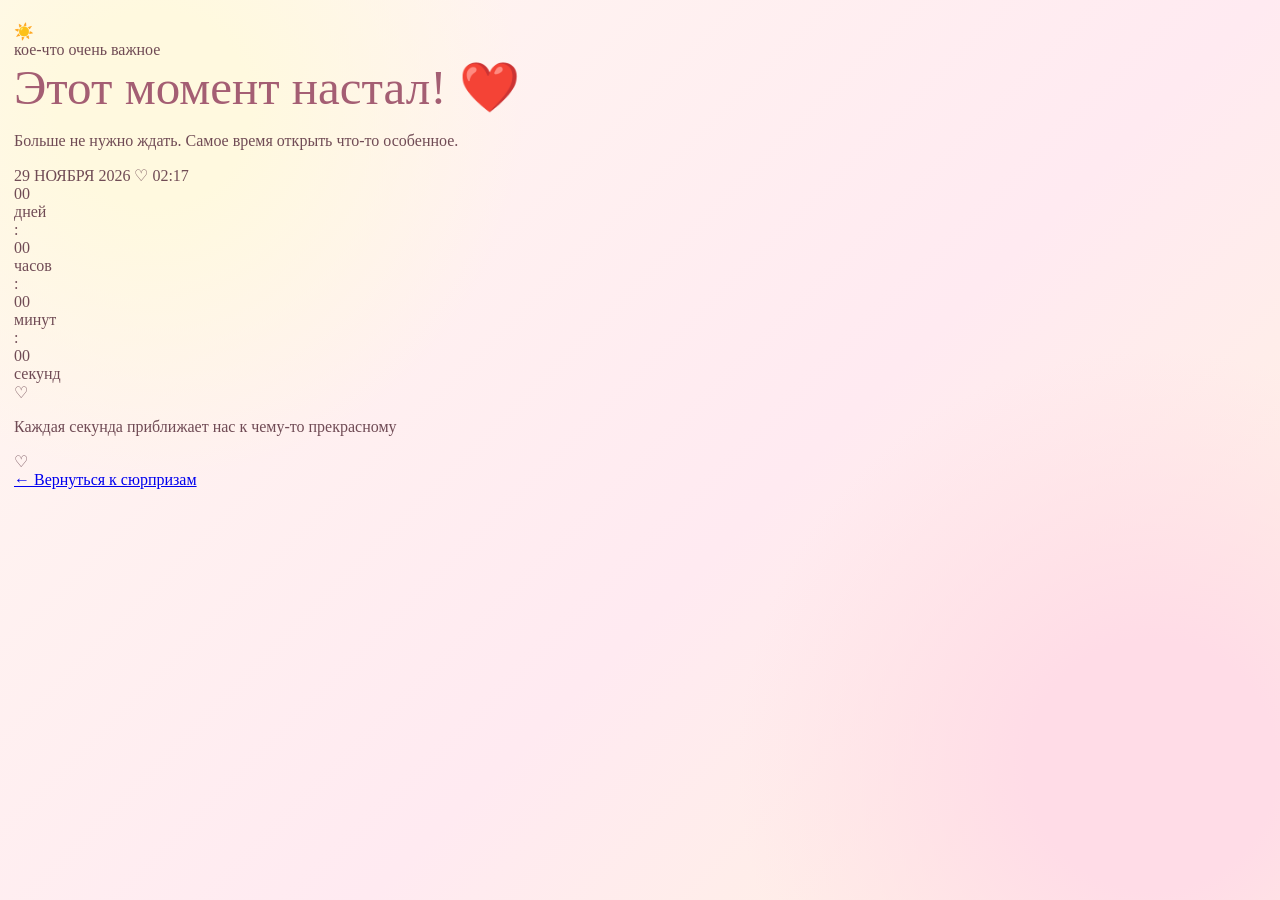
==== countdown.html @ d414ed2a "Create countdown.html" ====
<!DOCTYPE html>

<html lang="ru">

<head>

    <meta charset="UTF-8">

    <meta name="viewport" content="width=device-width, initial-scale=1.0">

    <title>Особенный момент ❤️</title>

    <link rel="stylesheet" href="style.css">

</head>

<body class="countdown-page">

    <main class="countdown-container">

        <div class="countdown-sun">☀️</div>

        <div class="countdown-kicker">

            кое-что очень важное

        </div>

        <h1>До особенного момента...</h1>

        <p class="countdown-description">

            Иногда хочется остановить время,

            чтобы быстрее приблизить что-то прекрасное.

            <br>

            И я с нетерпением жду этого момента вместе с тобой. ❤️

        </p>

        <div class="countdown-date">

            <span>29 НОЯБРЯ 2026</span>

            <span class="countdown-date-divider">♡</span>

            <span>02:17</span>

        </div>

        <div class="countdown-card">

            <div class="countdown-item">

                <div class="countdown-number" id="days">00</div>

                <div class="countdown-label">дней</div>

            </div>

            <div class="countdown-separator">:</div>

            <div class="countdown-item">

                <div class="countdown-number" id="hours">00</div>

                <div class="countdown-label">часов</div>

            </div>

            <div class="countdown-separator">:</div>

            <div class="countdown-item">

                <div class="countdown-number" id="minutes">00</div>

                <div class="countdown-label">минут</div>

            </div>

            <div class="countdown-separator">:</div>

            <div class="countdown-item">

                <div class="countdown-number" id="seconds">00</div>

                <div class="countdown-label">секунд</div>

            </div>

        </div>

        <div class="countdown-bottom">

            <span>♡</span>

            <p>Каждая секунда приближает нас к чему-то прекрасному</p>

            <span>♡</span>

        </div>

        <a href="surprises.html" class="countdown-back">

            ← Вернуться к сюрпризам

        </a>

    </main>

    <script>

        // 29 ноября 2026 года, 02:17 по московскому времени (UTC+3)

        const targetDate = new Date("2026-11-28T23:17:00Z").getTime();

        function updateCountdown() {

            const now = Date.now();

            const difference = targetDate - now;

            if (difference <= 0) {

                document.getElementById("days").textContent = "00";

                document.getElementById("hours").textContent = "00";

                document.getElementById("minutes").textContent = "00";

                document.getElementById("seconds").textContent = "00";

                document.querySelector(".countdown-container h1").textContent =

                    "Этот момент настал! ❤️";

                document.querySelector(".countdown-description").textContent =

                    "Больше не нужно ждать. Самое время открыть что-то особенное.";

                return;

            }

            const days = Math.floor(difference / (1000 * 60 * 60 * 24));

            const hours = Math.floor((difference / (1000 * 60 * 60)) % 24);

            const minutes = Math.floor((difference / (1000 * 60)) % 60);

            const seconds = Math.floor((difference / 1000) % 60);

            document.getElementById("days").textContent =

                String(days).padStart(2, "0");

            document.getElementById("hours").textContent =

                String(hours).padStart(2, "0");

            document.getElementById("minutes").textContent =

                String(minutes).padStart(2, "0");

            document.getElementById("seconds").textContent =

                String(seconds).padStart(2, "0");

        }

        updateCountdown();

        setInterval(updateCountdown, 1000);

    </script>

</body>

</html>
---- style.css ----
:root {
 --rose: #a45e73;
 --muted: #906a73;
 --pink: #d98c9d;
}

* {
 box-sizing: border-box;
}

html {
 scroll-behavior: smooth;
}

body {
 margin: 0;
 min-height: 100vh;
 padding: 22px 14px 48px;
 background:
  radial-gradient(circle at 12% 12%, #fff9df 0 7%, transparent 27%),
  radial-gradient(circle at 90% 85%, #ffdce7 0 9%, transparent 30%),
  linear-gradient(135deg, #fff8f0, #ffeaf1 58%, #fff2df);
 color: #704b55;
 font-family: Georgia, "Times New Roman", serif;
}

.page {
 width: min(1120px, 100%);
 margin: auto;
 text-align: center;
}

.heading {
 padding: 8px 0 18px;
}

.sun {
 font-size: 40px;
 display: block;
 animation: float 3s ease-in-out infinite;
}

.kicker {
 font: 700 10px Arial, sans-serif;
 letter-spacing: .25em;
 text-transform: uppercase;
 color: #c58b91;
 margin: 10px 0;
}

h1 {
 font-size: clamp(32px, 6vw, 49px);
 font-weight: 500;
 color: var(--rose);
 margin: 0 0 8px;
}

.subtitle {
 font-size: 16px;
 line-height: 1.55;
 color: var(--muted);
 margin: 0 auto;
 max-width: 560px;
}

.stage {
 position: relative;
 width: 100%;
 height: clamp(430px, 55vw, 610px);
 margin: 16px auto 24px;
 isolation: isolate;
}

.collage {
 position: absolute;
 inset: 0;
 overflow: hidden;
 border-radius: 28px;
 pointer-events: none;
}

.photo {
 position: absolute;
 width: clamp(105px, 16vw, 185px);
 height: clamp(130px, 19vw, 220px);
 object-fit: cover;
 border: 5px solid rgba(255, 255, 255, .96);
 border-radius: 15px;
 box-shadow: 0 12px 32px #7f4d5a30;
 opacity: 0;
 animation: photoAppear .8s ease forwards;
 will-change: opacity, transform;
}


.video-frame {

    position: absolute;

    z-index: 10;

    left: 50%;

    top: 50%;

    transform: translate(-50%, -50%);

    width: min(58%, 650px);

    aspect-ratio: 16 / 9;

    background: #30242a;

    border: 7px solid rgba(255,255,255,.97);

    border-radius: 22px;

    box-shadow: 0 22px 60px #75495650;

    overflow: hidden;

}

.video-frame video {

    display: block;

    width: 100%;

    height: 100%;

    object-fit: contain;

    background: #241b20;

}

video {
 display: block;
 width: 100%;
 height: 100%;
 object-fit: contain;
 background: #241b20;
}

.video-placeholder {
 position: absolute;
 inset: 0;
 display: grid;
 place-items: center;
 padding: 18px;
 color: #ffeef2;
 text-align: center;
 background: linear-gradient(145deg, #795263, #bd8294);
}

.video-placeholder strong {
 display: block;
 font-size: clamp(18px, 3vw, 27px);
 font-weight: 500;
 margin-bottom: 8px;
}

.video-placeholder span {
 font: 12px/1.5 Arial, sans-serif;
 opacity: .9;
}



.note {
 max-width: 720px;
 margin: 0 auto;
 padding: 30px clamp(20px, 5vw, 46px);
 background: rgba(255, 255, 255, .84);
 border: 1px solid white;
 border-radius: 26px;
 box-shadow: 0 18px 55px #995b6c17;
 text-align: left;
 font-size: 16px;
 line-height: 1.85;
}

.note p {
 margin: 0 0 14px;
}

.note p:last-child {
 margin-bottom: 0;
}

.sign {
 text-align: center;
 color: #b46d80;
 font-style: italic;
 margin-top: 22px !important;
}

.footer {
 margin: 20px 0 0;
 font: 11px Arial, sans-serif;
 letter-spacing: .08em;
 color: #c49aa2;
}



@keyframes photoAppear {
 0% {
  opacity: 0;
  transform: translateY(15px) scale(.9) rotate(var(--rotation));
 }

 100% {
  opacity: 1;
  transform: translateY(0) scale(1) rotate(var(--rotation));
 }
}

@keyframes float {
 0%, 100% {
  transform: translateY(0) rotate(-5deg);
 }

 50% {
  transform: translateY(-8px) rotate(5deg);
 }
}


@media (max-width: 600px) {
 body {
  padding: 16px 9px 34px;
 }

 .stage {
  height: 490px;
 }

 .photo {
  width: clamp(94px, 27vw, 145px);
  height: clamp(116px, 33vw, 170px);
  border-width: 4px;
 }

 .video-frame {
  width: 82%;
  border-width: 5px;
  border-radius: 15px;
 }

 .note {
  font-size: 15px;
  line-height: 1.8;
  padding: 24px 20px;
 }
}


@media (prefers-reduced-motion: reduce) {
 .sun,
 .photo {
  animation: none !important;
  opacity: 1 !important;
 }
}
/* Çàãîëîâîê êîíâåðòîâ */



.letters-section {
    max-width: 900px;
    margin: 45px auto;
    text-align: center;
}



.letters-heading {
    margin-bottom: 30px;
}



    .letters-heading h2 {
        color: #a45e73;
        font-size: 34px;
        font-weight: 500;
        margin: 10px 0;
    }



    .letters-heading p {
        color: #906a73;
        font-size: 15px;
    }



/* Ñåòêà êîíâåðòîâ */



.letters-grid {
    display: grid;
    grid-template-columns: repeat(2, minmax(0, 1fr));
    gap: 35px 25px;
    padding: 15px;
}



.envelope-card {
    position: relative;
    height: 300px;
}



/* Ñàì êîíâåðò */



.envelope {
    position: absolute;
    bottom: 0;
    left: 50%;
    transform: translateX(-50%);
    width: 100%;
    max-width: 330px;
    height: 190px;
    border: none;
    background: transparent;
    padding: 0;
    cursor: pointer;
    overflow: visible;
}



/* Çàäíÿÿ ÷àñòü */



.envelope-back {
    position: absolute;
    inset: 0;
    background: linear-gradient(145deg, #e8b8c3, #d995a7);
    border-radius: 8px;
    box-shadow: 0 12px 30px #a45e7325;
    z-index: 1;
}



/* Ëèñò áóìàãè */



.letter-paper {
    position: absolute;
    left: 7%;
    bottom: 15px;
    width: 86%;
    min-height: 150px;
    padding: 18px 15px;
    display: flex;
    align-items: center;
    justify-content: center;
    background: #fffdf9;
    border: 1px solid #f2dfe1;
    border-radius: 7px;
    color: #805762;
    font-family: Georgia, serif;
    font-size: 13px;
    line-height: 1.65;
    text-align: center;
    opacity: 0;
    transform: translateY(35px);
    transition: transform .8s ease, opacity .6s ease;
    z-index: 2;
}



/* Ïåðåäíÿÿ ÷àñòü êîíâåðòà */



.envelope-front {
    position: absolute;
    inset: 0;
    background: linear-gradient(145deg, #d995a7, #c47f94);
    clip-path: polygon( 0 0, 50% 58%, 100% 0, 100% 100%, 0 100% );
    border-radius: 0 0 8px 8px;
    z-index: 3;
}



/* Êëàïàí êîíâåðòà */



.envelope-flap {
    position: absolute;
    inset: 0;
    background: #e8b8c3;
    clip-path: polygon( 0 0, 100% 0, 50% 65% );
    transform-origin: top;
    transition: transform .65s ease;
    z-index: 4;
}



/* Íàäïèñü */



.envelope-label {
    position: absolute;
    left: 0;
    right: 0;
    bottom: 20px;
    color: white;
    font-family: Georgia, serif;
    font-size: 14px;
    z-index: 5;
    transition: opacity .3s ease;
}



/* Îòêðûòîå ñîñòîÿíèå */



.envelope.is-open .envelope-flap {
    transform: rotateX(180deg);
    z-index: 1;
}



.envelope.is-open .letter-paper {
    opacity: 1;
    transform: translateY(-115px);
    z-index: 5;
}



.envelope.is-open .envelope-label {
    opacity: 0;
}



/* Íàâåäåíèå */



.envelope:not(.is-open):hover {
    filter: brightness(1.04);
}



/* Òåëåôîíû */



@media (max-width: 600px) {



    .letters-grid {
        grid-template-columns: 1fr;
        gap: 35px;
    }



    .envelope-card {
        height: 300px;
    }



    .letters-heading h2 {
        font-size: 29px;
    }



    .envelope {
        width: 95%;
    }
}

/* ==============================

   СТРАНИЦА СЮРПРИЗОВ

============================== */

.surprises-page {

    min-height: 100vh;

    padding: 40px 20px;

    background:

        radial-gradient(circle at 10% 10%, #fff0f3, transparent 35%),

        radial-gradient(circle at 90% 80%, #fce7ec, transparent 35%),

        #fffaf7;

}

.surprises-container {

    max-width: 1000px;

    margin: 0 auto;

}

/* Заголовок */

.surprises-header {

    text-align: center;

    max-width: 650px;

    margin: 35px auto 55px;

}

.surprises-sun {

    font-size: 48px;

    margin-bottom: 15px;

    animation: surpriseSun 4s ease-in-out infinite;

}

@keyframes surpriseSun {

    0%, 100% {

        transform: rotate(-8deg) scale(1);

    }

    50% {

        transform: rotate(8deg) scale(1.08);

    }

}

.surprises-header h1 {

    color: #a45e73;

    font-family: Georgia, serif;

    font-size: clamp(32px, 6vw, 48px);

    font-weight: 500;

    margin: 12px 0;

}

.surprises-header p {

    color: #906a73;

    font-family: Georgia, serif;

    font-size: 16px;

    line-height: 1.8;

}

/* Сетка */

.surprises-grid {

    display: grid;

    grid-template-columns: repeat(2, minmax(0, 1fr));

    gap: 25px;

}

/* Карточки */

.surprise-card {

    position: relative;

    padding: 35px 25px;

    text-align: center;

    background: rgba(255, 255, 255, 0.8);

    border: 1px solid #f2dfe3;

    border-radius: 22px;

    box-shadow: 0 12px 35px rgba(164, 94, 115, 0.08);

    transition:

        transform 0.35s ease,

        box-shadow 0.35s ease;

}

.surprise-card:hover {

    transform: translateY(-7px);

    box-shadow: 0 18px 40px rgba(164, 94, 115, 0.15);

}

/* Иконка */

.surprise-icon {

    font-size: 42px;

    margin-bottom: 15px;

}

/* Номер */

.surprise-number {

    color: #c58b9b;

    font-size: 11px;

    letter-spacing: 2px;

    text-transform: uppercase;

    margin-bottom: 10px;

}

/* Название */

.surprise-card h2 {

    color: #a45e73;

    font-family: Georgia, serif;

    font-size: 23px;

    font-weight: 500;

    margin: 10px 0;

}

/* Описание */

.surprise-card p {

    min-height: 55px;

    color: #987780;

    font-size: 14px;

    line-height: 1.7;

}

/* Кнопка */

.surprise-button {

    display: inline-flex;

    align-items: center;

    justify-content: center;

    gap: 10px;

    margin-top: 18px;

    padding: 12px 25px;

    color: white;

    background: linear-gradient(135deg, #d99aaa, #bd788e);

    border-radius: 30px;

    text-decoration: none;

    font-size: 14px;

    box-shadow: 0 6px 18px rgba(189, 120, 142, 0.2);

    transition:

        transform 0.3s ease,

        box-shadow 0.3s ease;

}

.surprise-button:hover {

    transform: scale(1.05);

    box-shadow: 0 9px 22px rgba(189, 120, 142, 0.3);

}

.surprise-button span {

    font-size: 17px;

}

/* Подвал */

.surprises-footer {

    text-align: center;

    margin-top: 65px;

    padding-bottom: 25px;

}

.surprises-footer p {

    color: #a45e73;

    font-family: Georgia, serif;

    font-size: 17px;

    margin-bottom: 20px;

}

.back-link {

    color: #b77c8e;

    text-decoration: none;

    font-size: 14px;

}

.back-link:hover {

    color: #8e5267;

}

/* Телефоны */

@media (max-width: 600px) {

    .surprises-page {

        padding: 20px 15px;

    }

    .surprises-header {

        margin: 25px auto 35px;

    }

    .surprises-grid {

        grid-template-columns: 1fr;

        gap: 18px;

    }

    .surprise-card {

        padding: 30px 20px;

    }

    .surprises-footer {

        margin-top: 45px;

    }

}
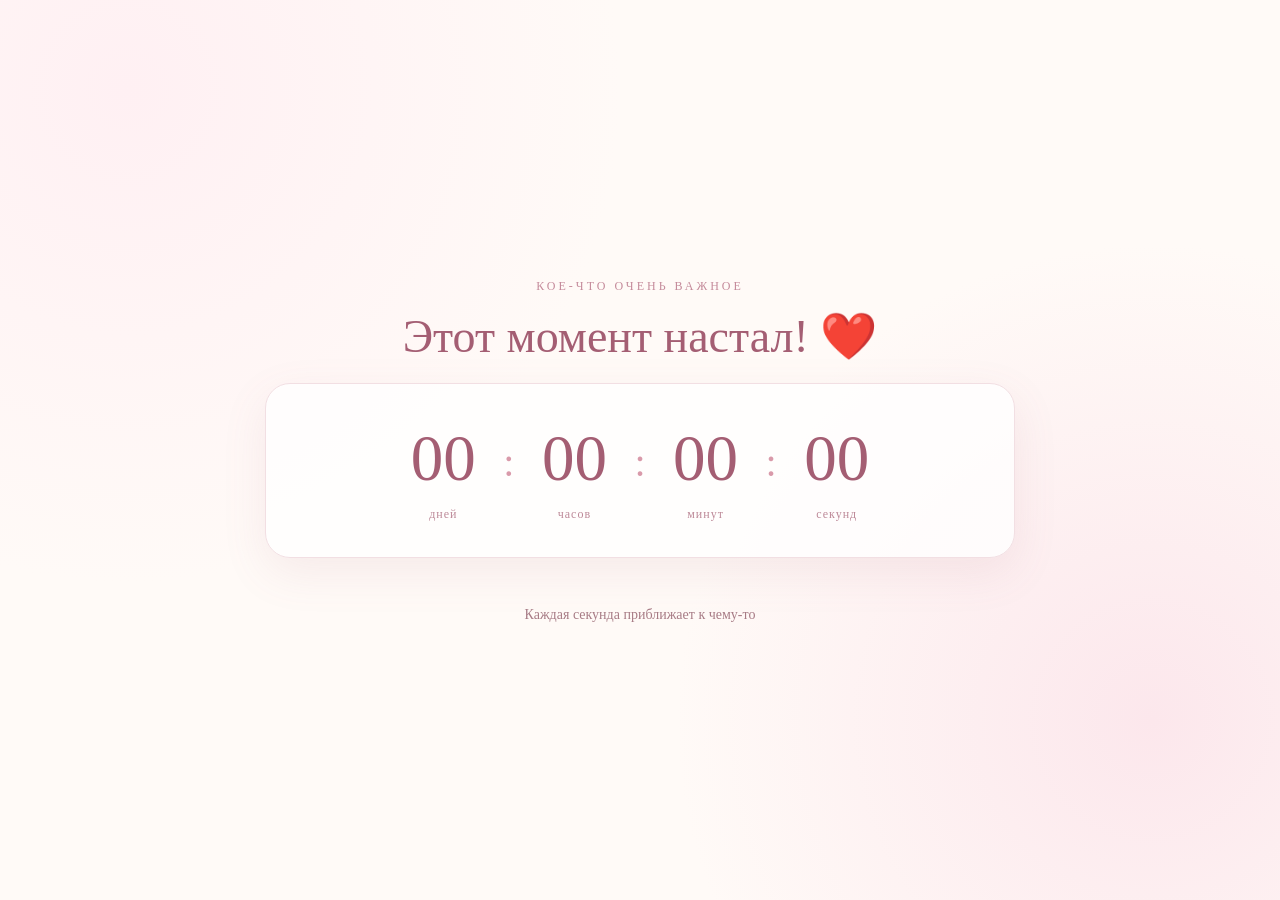
==== commit af889acf: "Revise countdown.html text and title Updated the countdown page content and title." ====
--- a/countdown.html
+++ b/countdown.html
@@ -8,7 +8,7 @@
 
     <meta name="viewport" content="width=device-width, initial-scale=1.0">
 
-    <title>Особенный момент ❤️</title>
+    <title>♡</title>
 
     <link rel="stylesheet" href="style.css">
 
@@ -18,7 +18,7 @@
 
     <main class="countdown-container">
 
-        <div class="countdown-sun">☀️</div>
+        <div class="countdown-sun"></div>
 
         <div class="countdown-kicker">
 
@@ -26,30 +26,11 @@
 
         </div>
 
-        <h1>До особенного момента...</h1>
+        <h1>Я буду ждать твоего ответа...</h1>
 
-        <p class="countdown-description">
+        
 
-            Иногда хочется остановить время,
-
-            чтобы быстрее приблизить что-то прекрасное.
-
-            <br>
-
-            И я с нетерпением жду этого момента вместе с тобой. ❤️
-
-        </p>
-
-        <div class="countdown-date">
-
-            <span>29 НОЯБРЯ 2026</span>
-
-            <span class="countdown-date-divider">♡</span>
-
-            <span>02:17</span>
-
-        </div>
-
+        
         <div class="countdown-card">
 
             <div class="countdown-item">
@@ -94,19 +75,15 @@
 
         <div class="countdown-bottom">
 
-            <span>♡</span>
+       
 
-            <p>Каждая секунда приближает нас к чему-то прекрасному</p>
+            <p>Каждая секунда приближает к чему-то</p>
 
-            <span>♡</span>
+            
 
         </div>
 
-        <a href="surprises.html" class="countdown-back">
-
-            ← Вернуться к сюрпризам
-
-        </a>
+        
 
     </main>
 
--- a/style.css
+++ b/style.css
@@ -823,3 +823,332 @@
     }
 
 }
+/* ==============================
+
+   СТРАНИЦА ОБРАТНОГО ОТСЧЁТА
+
+============================== */
+
+.countdown-page {
+
+    min-height: 100vh;
+
+    padding: 30px 20px;
+
+    display: flex;
+
+    align-items: center;
+
+    justify-content: center;
+
+    background:
+
+        radial-gradient(circle at 10% 10%, #fff0f3, transparent 35%),
+
+        radial-gradient(circle at 90% 80%, #fce7ec, transparent 35%),
+
+        #fffaf7;
+
+}
+
+.countdown-container {
+
+    width: 100%;
+
+    max-width: 750px;
+
+    margin: 0 auto;
+
+    text-align: center;
+
+}
+
+/* Солнце */
+
+.countdown-sun {
+
+    font-size: 55px;
+
+    margin-bottom: 15px;
+
+    animation: countdownSun 4s ease-in-out infinite;
+
+}
+
+@keyframes countdownSun {
+
+    0%, 100% {
+
+        transform: rotate(-8deg) scale(1);
+
+    }
+
+    50% {
+
+        transform: rotate(8deg) scale(1.08);
+
+    }
+
+}
+
+/* Заголовки */
+
+.countdown-kicker {
+
+    color: #c58b9b;
+
+    font-size: 12px;
+
+    letter-spacing: 3px;
+
+    text-transform: uppercase;
+
+    margin-bottom: 15px;
+
+}
+
+.countdown-container h1 {
+
+    color: #a45e73;
+
+    font-family: Georgia, serif;
+
+    font-size: clamp(30px, 6vw, 46px);
+
+    font-weight: 500;
+
+    margin: 10px 0 20px;
+
+}
+
+.countdown-description {
+
+    max-width: 530px;
+
+    margin: 0 auto;
+
+    color: #906a73;
+
+    font-family: Georgia, serif;
+
+    font-size: 16px;
+
+    line-height: 1.9;
+
+}
+
+/* Дата */
+
+.countdown-date {
+
+    display: flex;
+
+    align-items: center;
+
+    justify-content: center;
+
+    gap: 15px;
+
+    margin: 35px 0 25px;
+
+    color: #b77c8e;
+
+    font-size: 13px;
+
+    letter-spacing: 2px;
+
+}
+
+.countdown-date-divider {
+
+    color: #d99aaa;
+
+    font-size: 20px;
+
+}
+
+/* Карточка таймера */
+
+.countdown-card {
+
+    display: flex;
+
+    align-items: center;
+
+    justify-content: center;
+
+    gap: 15px;
+
+    padding: 35px 20px;
+
+    background: rgba(255, 255, 255, 0.8);
+
+    border: 1px solid #f2dfe3;
+
+    border-radius: 25px;
+
+    box-shadow: 0 15px 45px rgba(164, 94, 115, 0.10);
+
+}
+
+.countdown-item {
+
+    min-width: 90px;
+
+}
+
+.countdown-number {
+
+    color: #a45e73;
+
+    font-family: Georgia, serif;
+
+    font-size: clamp(35px, 8vw, 65px);
+
+    font-weight: 500;
+
+    font-variant-numeric: tabular-nums;
+
+    line-height: 1.2;
+
+}
+
+.countdown-label {
+
+    margin-top: 10px;
+
+    color: #bd8998;
+
+    font-size: 12px;
+
+    letter-spacing: 1px;
+
+}
+
+.countdown-separator {
+
+    color: #d99aaa;
+
+    font-family: Georgia, serif;
+
+    font-size: 40px;
+
+    margin-top: -15px;
+
+}
+
+/* Нижняя надпись */
+
+.countdown-bottom {
+
+    display: flex;
+
+    align-items: center;
+
+    justify-content: center;
+
+    gap: 12px;
+
+    margin-top: 35px;
+
+}
+
+.countdown-bottom span {
+
+    color: #d99aaa;
+
+    font-size: 19px;
+
+}
+
+.countdown-bottom p {
+
+    color: #a77b85;
+
+    font-family: Georgia, serif;
+
+    font-size: 14px;
+
+}
+
+/* Кнопка назад */
+
+.countdown-back {
+
+    display: inline-block;
+
+    margin-top: 35px;
+
+    color: #b77c8e;
+
+    text-decoration: none;
+
+    font-size: 14px;
+
+    transition: color .3s ease;
+
+}
+
+.countdown-back:hover {
+
+    color: #8e5267;
+
+}
+
+/* Телефоны */
+
+@media (max-width: 600px) {
+
+    .countdown-page {
+
+        padding: 25px 15px;
+
+    }
+
+    .countdown-card {
+
+        gap: 5px;
+
+        padding: 30px 10px;
+
+    }
+
+    .countdown-item {
+
+        min-width: 0;
+
+        flex: 1;
+
+    }
+
+    .countdown-number {
+
+        font-size: clamp(28px, 8vw, 43px);
+
+    }
+
+    .countdown-separator {
+
+        font-size: 25px;
+
+    }
+
+    .countdown-label {
+
+        font-size: 10px;
+
+    }
+
+    .countdown-description {
+
+        font-size: 14px;
+
+    }
+
+    .countdown-bottom p {
+
+        font-size: 12px;
+
+    }
+
+}
